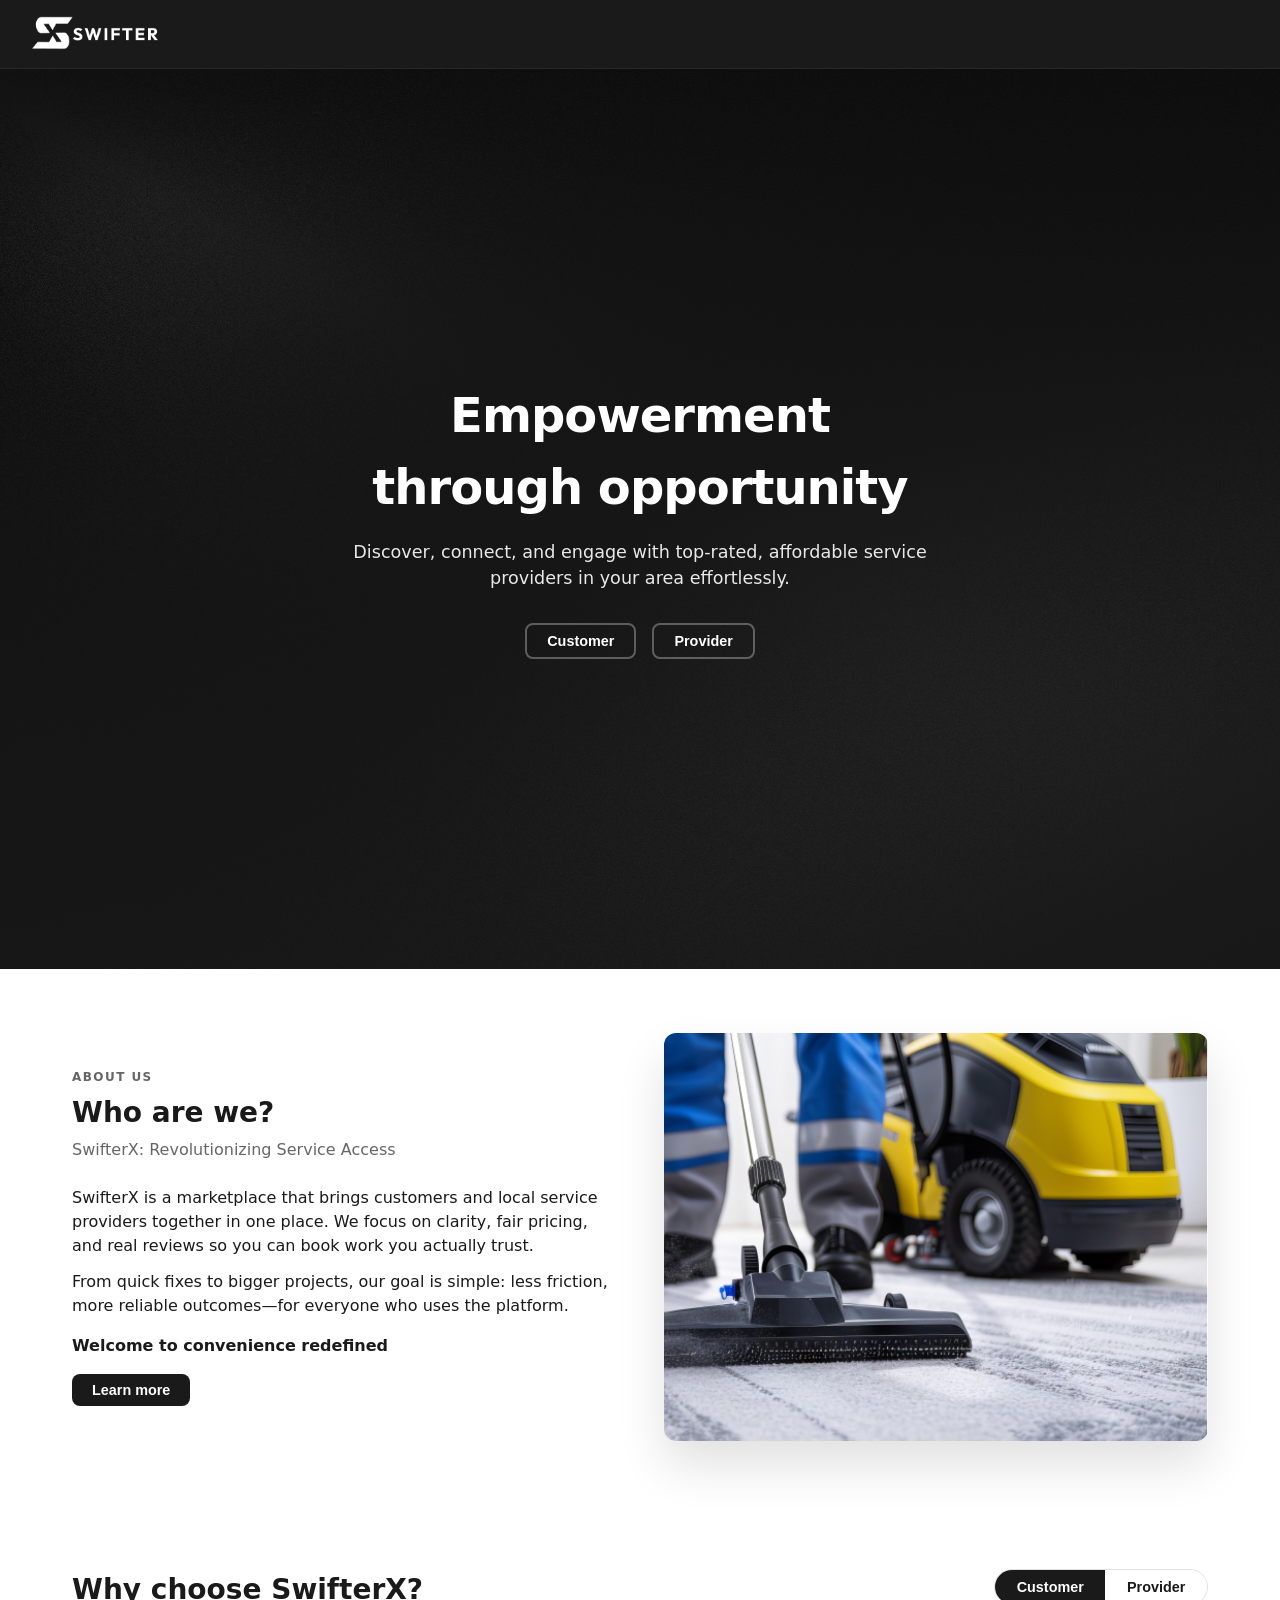
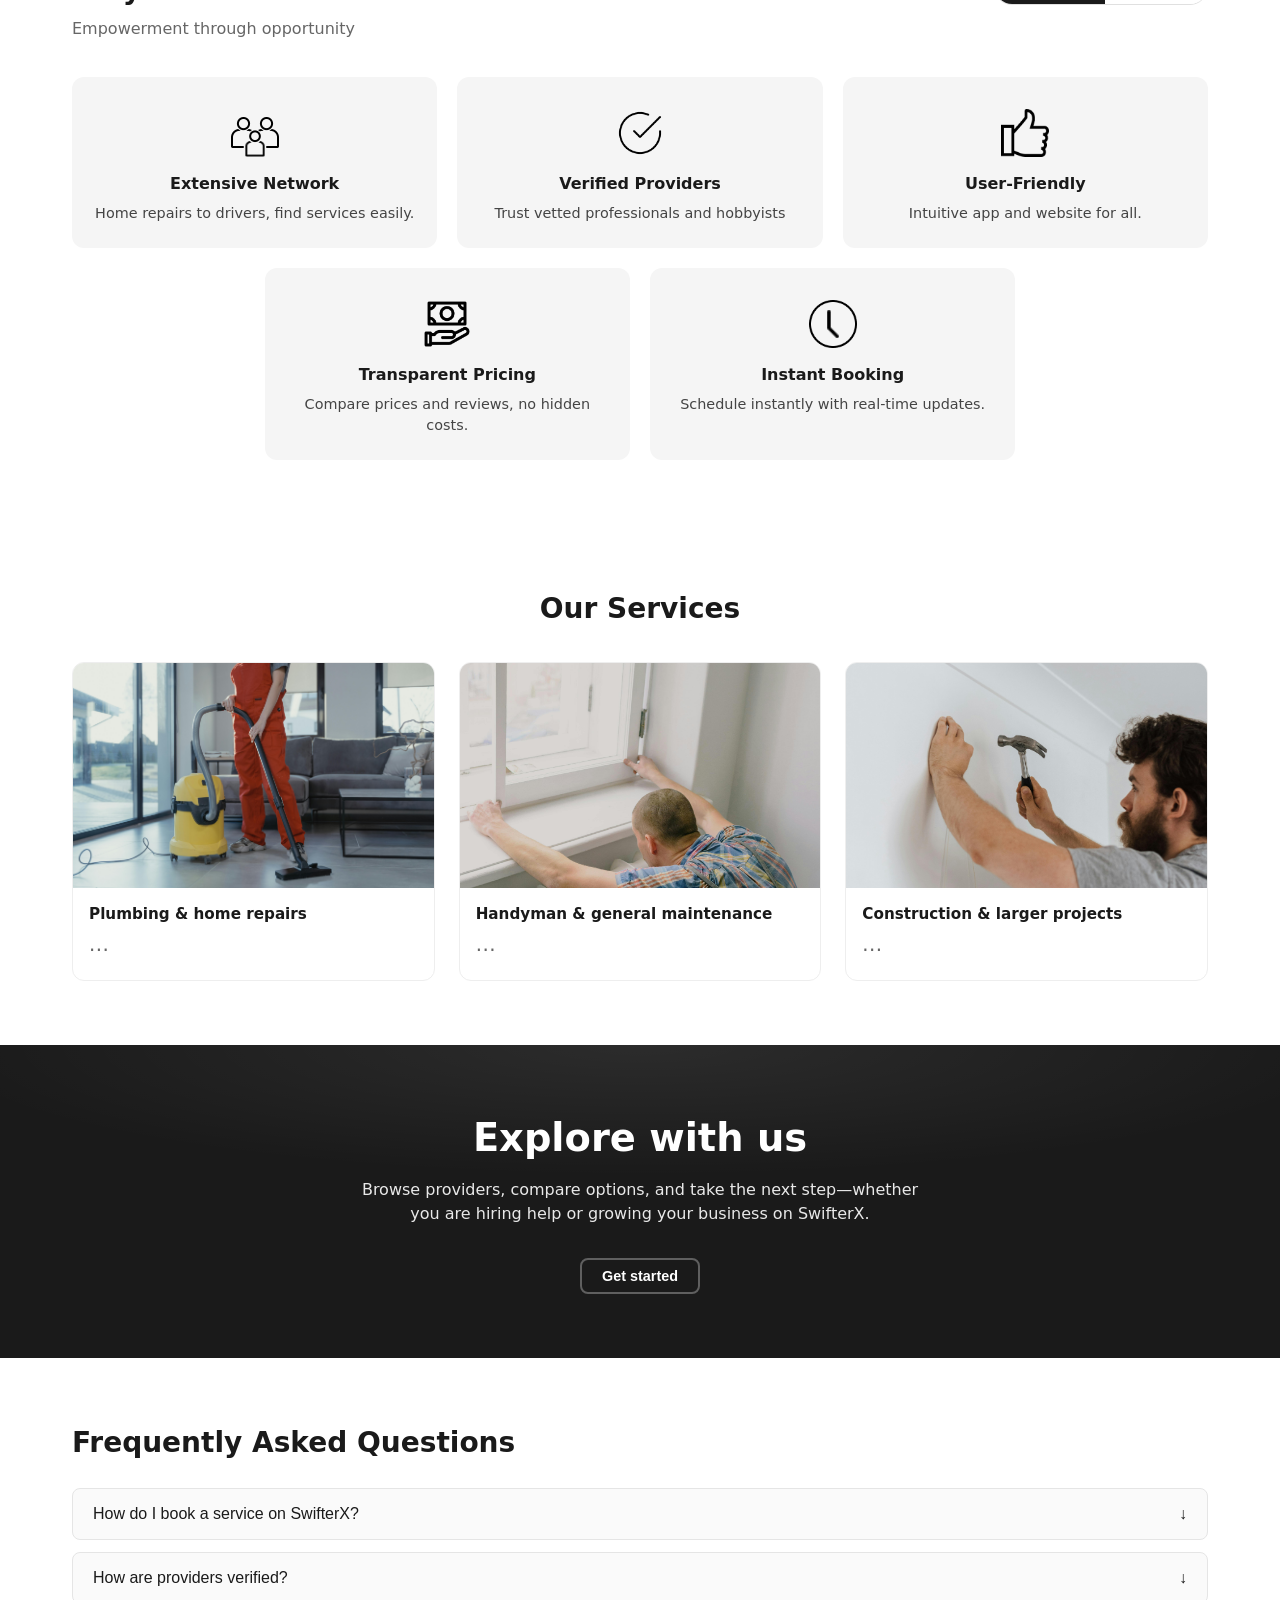
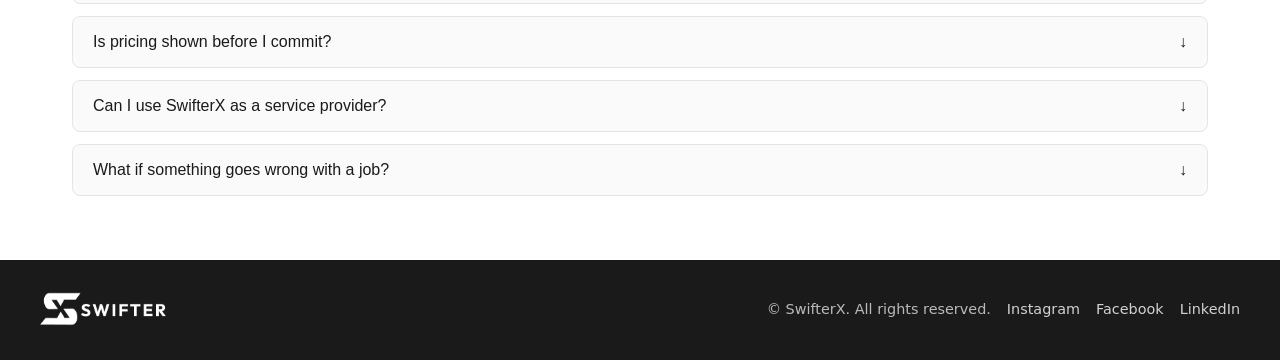
==== index.html @ b8e275a8 "fixed why choose swifter" ====
<!DOCTYPE html>
<html lang="en">
<head>
  <meta charset="UTF-8" />
  <title>About – SwifterX</title>
  <meta name="viewport" content="width=device-width, initial-scale=1" />
  <link rel="stylesheet" href="about.css" />
</head>
<body>
  <header class="header">
    <a href="/" class="logo">
      <img src="assets/Group%203350.png" alt="SwifterX" class="logo-img" srcset="assets/Group%203350.png 1x, assets/Group%203350@2x.png 2x" onerror="this.style.display='none'; this.nextElementSibling.style.display='inline-flex';" />
      <span class="logo-fallback" style="display:none;"><span class="logo-icon">S</span><span class="logo-text">SWIFTER</span></span>
    </a>
  </header>

  <section class="hero">
    <h1 class="hero-title">Empowerment through opportunity</h1>
    <p class="hero-subtitle">Discover, connect, and engage with top-rated, affordable service providers in your area effortlessly.</p>
    <div class="hero-actions">
      <button type="button" class="btn btn-outline">Customer</button>
      <button type="button" class="btn btn-outline">Provider</button>
    </div>
  </section>

  <section class="section who-we-are">
    <div class="section-inner split">
      <div class="who-image">
        <img src="assets/Frame%201618868192.png" alt="Who we are" class="who-image-img" />
      </div>
      <div class="who-content">
        <p class="who-kicker">About us</p>
        <h2 class="section-title">Who are we?</h2>
        <p class="section-subtitle">SwifterX: Revolutionizing Service Access</p>
        <div class="who-body">
          <p>SwifterX is a marketplace that brings customers and local service providers together in one place. We focus on clarity, fair pricing, and real reviews so you can book work you actually trust.</p>
          <p>From quick fixes to bigger projects, our goal is simple: less friction, more reliable outcomes—for everyone who uses the platform.</p>
        </div>
        <p class="who-welcome">Welcome to convenience redefined</p>
        <button type="button" class="btn btn-dark">Learn more</button>
      </div>
    </div>
  </section>

  <section class="section why-cards-section" aria-labelledby="why-heading">
    <div class="why-cards-head">
      <div>
        <h2 id="why-heading" class="section-title">Why choose SwifterX?</h2>
        <p class="why-cards-tagline">Empowerment through opportunity</p>
      </div>
      <div class="role-toggle" role="group" aria-label="Show benefits for">
        <button type="button" data-role="customer" aria-pressed="true">Customer</button>
        <button type="button" data-role="provider" aria-pressed="false">Provider</button>
      </div>
    </div>
    <div class="why-cards-grid">
      <article class="why-card">
        <div class="why-card-icon-wrap why-card-icon-wrap--extensive" aria-hidden="true">
          <img class="why-card-icon why-card-icon--extensive-base" src="assets/Vector.png" alt="" width="48" height="48" />
          <img class="why-card-icon why-card-icon--extensive-front" src="assets/Vector-1.png" alt="" width="48" height="48" />
        </div>
        <h3 class="why-card-title">Extensive Network</h3>
        <p class="why-card-desc why-card-desc-customer">Home repairs to drivers, find services easily.</p>
        <p class="why-card-desc why-card-desc-provider is-hidden">Access a larger network for more opportunities.</p>
      </article>
      <article class="why-card">
        <div class="why-card-icon-wrap">
          <img class="why-card-icon" src="assets/check-circle.png" alt="" width="48" height="48" />
        </div>
        <h3 class="why-card-title">Verified Providers</h3>
        <p class="why-card-desc why-card-desc-customer">Trust vetted professionals and hobbyists</p>
        <p class="why-card-desc why-card-desc-provider is-hidden">Work with verified customers, ensuring trust and safety.</p>
      </article>
      <article class="why-card">
        <div class="why-card-icon-wrap">
          <img class="why-card-icon" src="assets/Group.png" alt="" width="48" height="48" />
        </div>
        <h3 class="why-card-title">User-Friendly</h3>
        <p class="why-card-desc why-card-desc-customer">Intuitive app and website for all.</p>
        <p class="why-card-desc why-card-desc-provider is-hidden">An intuitive app designed for easy navigation and managing your services.</p>
      </article>
      <article class="why-card">
        <div class="why-card-icon-wrap">
          <img class="why-card-icon" src="assets/money%20(1)%201.png" alt="" width="48" height="48" />
        </div>
        <h3 class="why-card-title">Transparent Pricing</h3>
        <p class="why-card-desc why-card-desc-customer">Compare prices and reviews, no hidden costs.</p>
        <p class="why-card-desc why-card-desc-provider is-hidden">Set your own prices to attract more clients—you stay in control.</p>
      </article>
      <article class="why-card why-card--instant">
        <div class="why-card-icon-wrap why-card-icon-wrap--layers" aria-hidden="true">
          <img class="why-card-icon why-card-icon--layer-base" src="assets/Vector-2.png" alt="" width="48" height="48" />
          <img class="why-card-icon why-card-icon--layer-over" src="assets/Vector-3.png" alt="" width="48" height="48" />
        </div>
        <h3 class="why-card-title">Instant Booking</h3>
        <p class="why-card-desc why-card-desc-customer">Schedule instantly with real-time updates.</p>
        <p class="why-card-desc why-card-desc-provider is-hidden">Schedule instantly with real-time updates.</p>
      </article>
    </div>
  </section>

  <section class="section services-section">
    <h2 class="section-title">Our Services</h2>
    <div class="services-grid">
      <article class="service-card">
        <div class="service-card-image service-card-image--plumber" aria-label="Plumber / repairs"></div>
        <h3 class="service-card-title">Plumbing &amp; home repairs</h3>
        <span class="service-card-dots">⋯</span>
      </article>
      <article class="service-card">
        <div class="service-card-image service-card-image--handyman" aria-label="Handyman / tools"></div>
        <h3 class="service-card-title">Handyman &amp; general maintenance</h3>
        <span class="service-card-dots">⋯</span>
      </article>
      <article class="service-card">
        <div class="service-card-image service-card-image--construction" aria-label="Construction"></div>
        <h3 class="service-card-title">Construction &amp; larger projects</h3>
        <span class="service-card-dots">⋯</span>
      </article>
    </div>
  </section>

  <section class="section explore-section">
    <h2 class="explore-title">Explore with us</h2>
    <p class="explore-subtitle">Browse providers, compare options, and take the next step—whether you are hiring help or growing your business on SwifterX.</p>
    <button type="button" class="btn btn-outline">Get started</button>
  </section>

  <section class="section faq-section">
    <h2 class="section-title">Frequently Asked Questions</h2>
    <div class="faq-list">
      <div class="faq-item">
        <button type="button" class="faq-question" aria-expanded="false">
          <span>How do I book a service on SwifterX?</span>
          <span class="faq-icon" aria-hidden="true">↓</span>
        </button>
        <div class="faq-answer" hidden>
          <p>Create an account, search for the service you need, compare providers and reviews, then send a request or message to book a time that works for you.</p>
        </div>
      </div>
      <div class="faq-item">
        <button type="button" class="faq-question" aria-expanded="false">
          <span>How are providers verified?</span>
          <span class="faq-icon" aria-hidden="true">↓</span>
        </button>
        <div class="faq-answer" hidden>
          <p>We use identity and profile checks plus community feedback so customers can hire with more confidence. Details may vary by region and service type.</p>
        </div>
      </div>
      <div class="faq-item">
        <button type="button" class="faq-question" aria-expanded="false">
          <span>Is pricing shown before I commit?</span>
          <span class="faq-icon" aria-hidden="true">↓</span>
        </button>
        <div class="faq-answer" hidden>
          <p>Providers can share rates and what is included in their profiles. Always confirm scope and price in writing before work begins.</p>
        </div>
      </div>
      <div class="faq-item">
        <button type="button" class="faq-question" aria-expanded="false">
          <span>Can I use SwifterX as a service provider?</span>
          <span class="faq-icon" aria-hidden="true">↓</span>
        </button>
        <div class="faq-answer" hidden>
          <p>Yes. Sign up as a provider, complete onboarding, set your services and availability, and start receiving requests from customers in your area.</p>
        </div>
      </div>
      <div class="faq-item">
        <button type="button" class="faq-question" aria-expanded="false">
          <span>What if something goes wrong with a job?</span>
          <span class="faq-icon" aria-hidden="true">↓</span>
        </button>
        <div class="faq-answer" hidden>
          <p>Use in-app messaging and support channels to resolve issues. Keep records of agreements and photos when helpful.</p>
        </div>
      </div>
    </div>
  </section>

  <footer class="footer">
    <div class="footer-inner">
      <a href="/" class="logo">
        <img src="assets/Group%203350.png" alt="SwifterX" class="logo-img" srcset="assets/Group%203350.png 1x, assets/Group%203350@2x.png 2x" onerror="this.style.display='none'; this.nextElementSibling.style.display='inline-flex';" />
        <span class="logo-fallback" style="display:none;"><span class="logo-icon">S</span><span class="logo-text">SWIFTER</span></span>
      </a>
      <p class="footer-copy">© SwifterX. All rights reserved.</p>
      <div class="footer-social">
        <a href="#" class="social-link" aria-label="Instagram">Instagram</a>
        <a href="#" class="social-link" aria-label="Facebook">Facebook</a>
        <a href="#" class="social-link" aria-label="LinkedIn">LinkedIn</a>
      </div>
    </div>
  </footer>

  <script src="about.js"></script>
</body>
</html>
---- about.css ----
/* SwifterX About (single page) */
:root {
  --bg-dark: #1a1a1a;
  --bg-light: #ffffff;
  --text-light: #ffffff;
  --text-dark: #1a1a1a;
  --text-muted: #666666;
  --border-light: rgba(255, 255, 255, 0.3);
  --why-card-bg: #f5f5f5;
  --radius: 8px;
  --radius-lg: 12px;
  --max-width: 1200px;
}

* {
  box-sizing: border-box;
  margin: 0;
  padding: 0;
}

body {
  font-family: system-ui, -apple-system, BlinkMacSystemFont, "Segoe UI", sans-serif;
  color: var(--text-dark);
  background: var(--bg-light);
  line-height: 1.5;
}

.is-hidden {
  display: none !important;
}

/* Header */
.header {
  display: flex;
  align-items: center;
  justify-content: space-between;
  padding: 1rem 2rem;
  background: var(--bg-dark);
  position: sticky;
  top: 0;
  z-index: 50;
  border-bottom: 1px solid rgba(255, 255, 255, 0.06);
}

.logo {
  display: inline-flex;
  align-items: center;
  gap: 0.5rem;
  color: var(--text-light);
  text-decoration: none;
  font-weight: 700;
  font-size: 1.25rem;
  letter-spacing: 0.02em;
}

.logo-img {
  height: 36px;
  width: auto;
  display: block;
  object-fit: contain;
}

.logo-fallback {
  display: inline-flex;
  align-items: center;
  gap: 0.5rem;
}

.logo-icon {
  display: inline-flex;
  align-items: center;
  justify-content: center;
  width: 28px;
  height: 28px;
  background: var(--text-light);
  color: var(--bg-dark);
  border-radius: 6px;
  font-size: 0.9rem;
  font-weight: 800;
}

/* Buttons */
.btn {
  padding: 0.5rem 1.25rem;
  border-radius: var(--radius);
  font-size: 0.9rem;
  font-weight: 600;
  cursor: pointer;
  border: 2px solid transparent;
  transition: background 0.2s, border-color 0.2s, color 0.2s;
}

.btn-outline {
  background: transparent;
  color: var(--text-light);
  border-color: var(--border-light);
}

.btn-outline:hover {
  background: rgba(255, 255, 255, 0.1);
}

.btn-dark {
  background: var(--bg-dark);
  color: var(--text-light);
  border: none;
}

.btn-dark:hover {
  background: #333;
}

/* Hero */
.hero {
  background: url("assets/Swifter%20(2).png") center / cover no-repeat;
  padding: 4rem 2rem;
  text-align: center;
  position: relative;
  min-height: 100vh;
  display: flex;
  flex-direction: column;
  align-items: center;
  justify-content: center;
  isolation: isolate;
}

.hero::before {
  content: "";
  position: absolute;
  inset: 0;
  z-index: 0;
  background: linear-gradient(
    180deg,
    rgba(10, 10, 10, 0.45) 0%,
    rgba(26, 26, 26, 0.65) 50%,
    rgba(26, 26, 26, 0.85) 100%
  );
}

.hero-title,
.hero-subtitle,
.hero-actions {
  position: relative;
  z-index: 1;
}

.hero-title {
  font-size: clamp(2rem, 4vw, 3rem);
  font-weight: 700;
  color: var(--text-light);
  margin-bottom: 1rem;
  max-width: 800px;
  margin-left: auto;
  margin-right: auto;
  text-wrap: balance;
  letter-spacing: -0.02em;
}

.hero-subtitle {
  font-size: 1.1rem;
  color: rgba(255, 255, 255, 0.9);
  max-width: 600px;
  margin: 0 auto 2rem;
}

.hero-actions {
  display: flex;
  gap: 1rem;
  justify-content: center;
  flex-wrap: wrap;
}

/* Sections */
.section {
  max-width: var(--max-width);
  margin: 0 auto;
  padding: 4rem 2rem;
}

.section-title {
  font-size: 1.75rem;
  font-weight: 700;
  color: var(--text-dark);
  margin-bottom: 0.5rem;
}

.section-subtitle {
  font-size: 1rem;
  color: var(--text-muted);
  margin-bottom: 1.5rem;
}

/* Who are we */
.section-inner.split {
  display: grid;
  grid-template-columns: 1fr 1fr;
  gap: 3rem;
  align-items: center;
}

.who-image {
  border-radius: var(--radius-lg);
  overflow: hidden;
  box-shadow: 0 24px 48px rgba(0, 0, 0, 0.12);
}

.who-image-img {
  width: 100%;
  height: auto;
  aspect-ratio: 4/3;
  object-fit: cover;
  display: block;
}

.who-kicker {
  font-size: 0.75rem;
  font-weight: 700;
  text-transform: uppercase;
  letter-spacing: 0.12em;
  color: var(--text-muted);
  margin-bottom: 0.35rem;
}

.who-content .section-title {
  margin-bottom: 0.25rem;
}

.who-body {
  margin: 1rem 0;
}

.who-body p {
  margin-bottom: 0.75rem;
  color: var(--text-dark);
}

.who-welcome {
  font-weight: 600;
  margin: 1rem 0;
}

@media (min-width: 901px) {
  .who-we-are .section-inner.split {
    direction: rtl;
  }

  .who-we-are .section-inner.split > * {
    direction: ltr;
  }
}

/* Why choose SwifterX — card grid + role toggle */
.why-cards-section {
  background: var(--bg-light);
}

.why-cards-head {
  display: flex;
  justify-content: space-between;
  align-items: flex-start;
  gap: 1.5rem;
  margin-bottom: 2.25rem;
  flex-wrap: wrap;
}

.why-cards-head .section-title {
  margin-bottom: 0.35rem;
}

.why-cards-tagline {
  font-size: 1rem;
  font-weight: 400;
  color: var(--text-muted);
  margin: 0;
}

.role-toggle {
  display: inline-flex;
  border-radius: 999px;
  border: 1px solid #e0e0e0;
  overflow: hidden;
  background: var(--bg-light);
  flex-shrink: 0;
}

.role-toggle button {
  padding: 0.55rem 1.35rem;
  border: none;
  background: var(--bg-light);
  color: var(--text-dark);
  font-size: 0.9rem;
  font-weight: 600;
  cursor: pointer;
  transition: background 0.2s, color 0.2s;
}

.role-toggle button:hover:not(.active) {
  background: #f5f5f5;
}

.role-toggle button.active {
  background: var(--bg-dark);
  color: var(--text-light);
}

.why-cards-grid {
  display: grid;
  grid-template-columns: repeat(12, 1fr);
  gap: 1.25rem;
}

.why-card {
  grid-column: span 4;
  background: var(--why-card-bg);
  border-radius: var(--radius-lg);
  padding: 1.75rem 1.25rem 1.5rem;
  text-align: center;
}

.why-card:nth-child(4) {
  grid-column: 3 / span 4;
}

.why-card:nth-child(5) {
  grid-column: 7 / span 4;
}

.why-card-icon-wrap {
  display: flex;
  align-items: center;
  justify-content: center;
  min-height: 56px;
  margin-bottom: 0.85rem;
}

.why-card-icon-wrap--layers {
  display: block;
  position: relative;
  width: 48px;
  height: 48px;
  margin-left: auto;
  margin-right: auto;
}

.why-card-icon-wrap--layers .why-card-icon--layer-base,
.why-card-icon-wrap--layers .why-card-icon--layer-over {
  position: absolute;
  left: 50%;
  top: 50%;
  transform: translate(-50%, -50%);
  margin: 0;
}

.why-card-icon-wrap--layers .why-card-icon--layer-over {
  pointer-events: none;
}

.why-card--instant .why-card-icon-wrap--layers .why-card-icon--layer-over {
  transform: translate(-50%, -50%) scale(0.58);
}

/* Extensive Network: base figures + smaller front head (Vector-1) centered */
.why-card-icon-wrap--extensive {
  display: block;
  position: relative;
  width: 48px;
  height: 48px;
  margin-left: auto;
  margin-right: auto;
}

.why-card-icon-wrap--extensive .why-card-icon--extensive-base {
  position: absolute;
  left: 50%;
  top: 50%;
  transform: translate(-50%, -50%);
  margin: 0;
  width: auto;
  height: 48px;
  max-width: 100%;
  object-fit: contain;
}

.why-card-icon-wrap--extensive .why-card-icon--extensive-front {
  position: absolute;
  left: 50%;
  top: 80%;
  transform: translate(-50%, -50%) scale(0.4);
  margin: 0;
  width: auto;
  height: 48px;
  max-width: 100%;
  object-fit: contain;
  pointer-events: none;
}

.why-card-icon {
  width: auto;
  height: 48px;
  max-width: 100%;
  object-fit: contain;
  display: block;
}

.why-card-title {
  font-size: 1rem;
  font-weight: 700;
  color: var(--text-dark);
  margin-bottom: 0.5rem;
  line-height: 1.3;
}

.why-card-desc {
  font-size: 0.9rem;
  color: #444;
  line-height: 1.45;
  margin: 0;
}

@media (max-width: 900px) {
  .why-cards-grid {
    grid-template-columns: 1fr;
  }

  .why-card,
  .why-card:nth-child(4),
  .why-card:nth-child(5) {
    grid-column: 1 / -1;
  }

  .why-cards-head {
    flex-direction: column;
    align-items: stretch;
  }

  .role-toggle {
    align-self: flex-start;
  }
}

/* Services */
.services-section .section-title {
  margin-bottom: 2rem;
  text-align: center;
}

.services-grid {
  display: grid;
  grid-template-columns: repeat(3, 1fr);
  gap: 1.5rem;
}

.service-card {
  background: var(--bg-light);
  border: 1px solid #eee;
  border-radius: var(--radius-lg);
  overflow: hidden;
  transition: box-shadow 0.2s, transform 0.2s;
}

.service-card:hover {
  box-shadow: 0 12px 32px rgba(0, 0, 0, 0.1);
  transform: translateY(-3px);
}

.service-card-image {
  aspect-ratio: 16/10;
  background: linear-gradient(135deg, #e8e8e8 0%, #f0f0f0 100%);
  background-size: cover;
  background-position: center;
  background-repeat: no-repeat;
}

.service-card-image--plumber {
  background-image: url("assets/pexels-tima-miroshnichenko-6195275.jpg");
}

.service-card-image--handyman {
  background-image: url("assets/pexels-kseniachernaya-5691548.jpg");
}

.service-card-image--construction {
  background-image: url("assets/pexels-anete-lusina-4792525.jpg");
}

.service-card-title {
  font-size: 0.95rem;
  font-weight: 600;
  padding: 1rem 1rem 0.5rem;
  line-height: 1.4;
}

.service-card-dots {
  display: block;
  padding: 0 1rem 1rem;
  font-size: 1.25rem;
  color: var(--text-muted);
}

/* Explore */
.explore-section {
  background: var(--bg-dark);
  text-align: center;
  padding: 4rem 2rem;
  max-width: none;
  position: relative;
  overflow: hidden;
}

.explore-section::before {
  content: "";
  position: absolute;
  inset: 0;
  background: radial-gradient(ellipse 80% 60% at 50% 0%, rgba(255, 255, 255, 0.08), transparent 70%);
  pointer-events: none;
}

.explore-title,
.explore-subtitle,
.explore-section .btn {
  position: relative;
  z-index: 1;
}

.explore-title {
  font-size: clamp(1.75rem, 3vw, 2.5rem);
  font-weight: 700;
  color: var(--text-light);
  margin-bottom: 0.75rem;
}

.explore-subtitle {
  color: rgba(255, 255, 255, 0.9);
  max-width: 560px;
  margin: 0 auto 1.5rem;
}

.explore-section .btn-outline {
  margin-top: 0.5rem;
}

/* FAQ */
.faq-section .section-title {
  margin-bottom: 1.5rem;
}

.faq-list {
  display: flex;
  flex-direction: column;
  gap: 0.75rem;
}

.faq-item {
  border: 1px solid #e5e5e5;
  border-radius: var(--radius);
  background: #fafafa;
  overflow: hidden;
}

.faq-question {
  width: 100%;
  display: flex;
  align-items: center;
  justify-content: space-between;
  padding: 1rem 1.25rem;
  background: none;
  border: none;
  font-size: 1rem;
  font-weight: 500;
  color: var(--text-dark);
  cursor: pointer;
  text-align: left;
}

.faq-icon {
  flex-shrink: 0;
  margin-left: 0.5rem;
  transition: transform 0.2s;
}

.faq-item.open .faq-icon {
  transform: rotate(180deg);
}

.faq-answer {
  padding: 0 1.25rem 1rem;
}

.faq-answer p {
  font-size: 0.95rem;
  color: var(--text-muted);
}

/* Footer */
.footer {
  background: var(--bg-dark);
  padding: 2rem;
}

.footer-inner {
  max-width: var(--max-width);
  margin: 0 auto;
  display: flex;
  align-items: center;
  justify-content: space-between;
  gap: 1rem;
  flex-wrap: wrap;
}

.footer .logo {
  margin-right: auto;
}

.footer-copy {
  color: rgba(255, 255, 255, 0.7);
  font-size: 0.9rem;
}

.footer-social {
  display: flex;
  gap: 1rem;
}

.social-link {
  color: rgba(255, 255, 255, 0.8);
  text-decoration: none;
  font-size: 0.9rem;
}

.social-link:hover {
  color: var(--text-light);
}

@media (max-width: 900px) {
  .section-inner.split {
    grid-template-columns: 1fr;
  }

  .who-we-are .section-inner.split {
    direction: ltr;
  }

  .services-grid {
    grid-template-columns: 1fr;
  }
}

@media (max-width: 600px) {
  .header {
    padding: 1rem;
  }

  .hero,
  .section {
    padding-left: 1rem;
    padding-right: 1rem;
  }

  .hero-actions {
    flex-direction: column;
  }

  .footer-inner {
    flex-direction: column;
    text-align: center;
  }

  .footer .logo {
    margin-right: 0;
  }
}
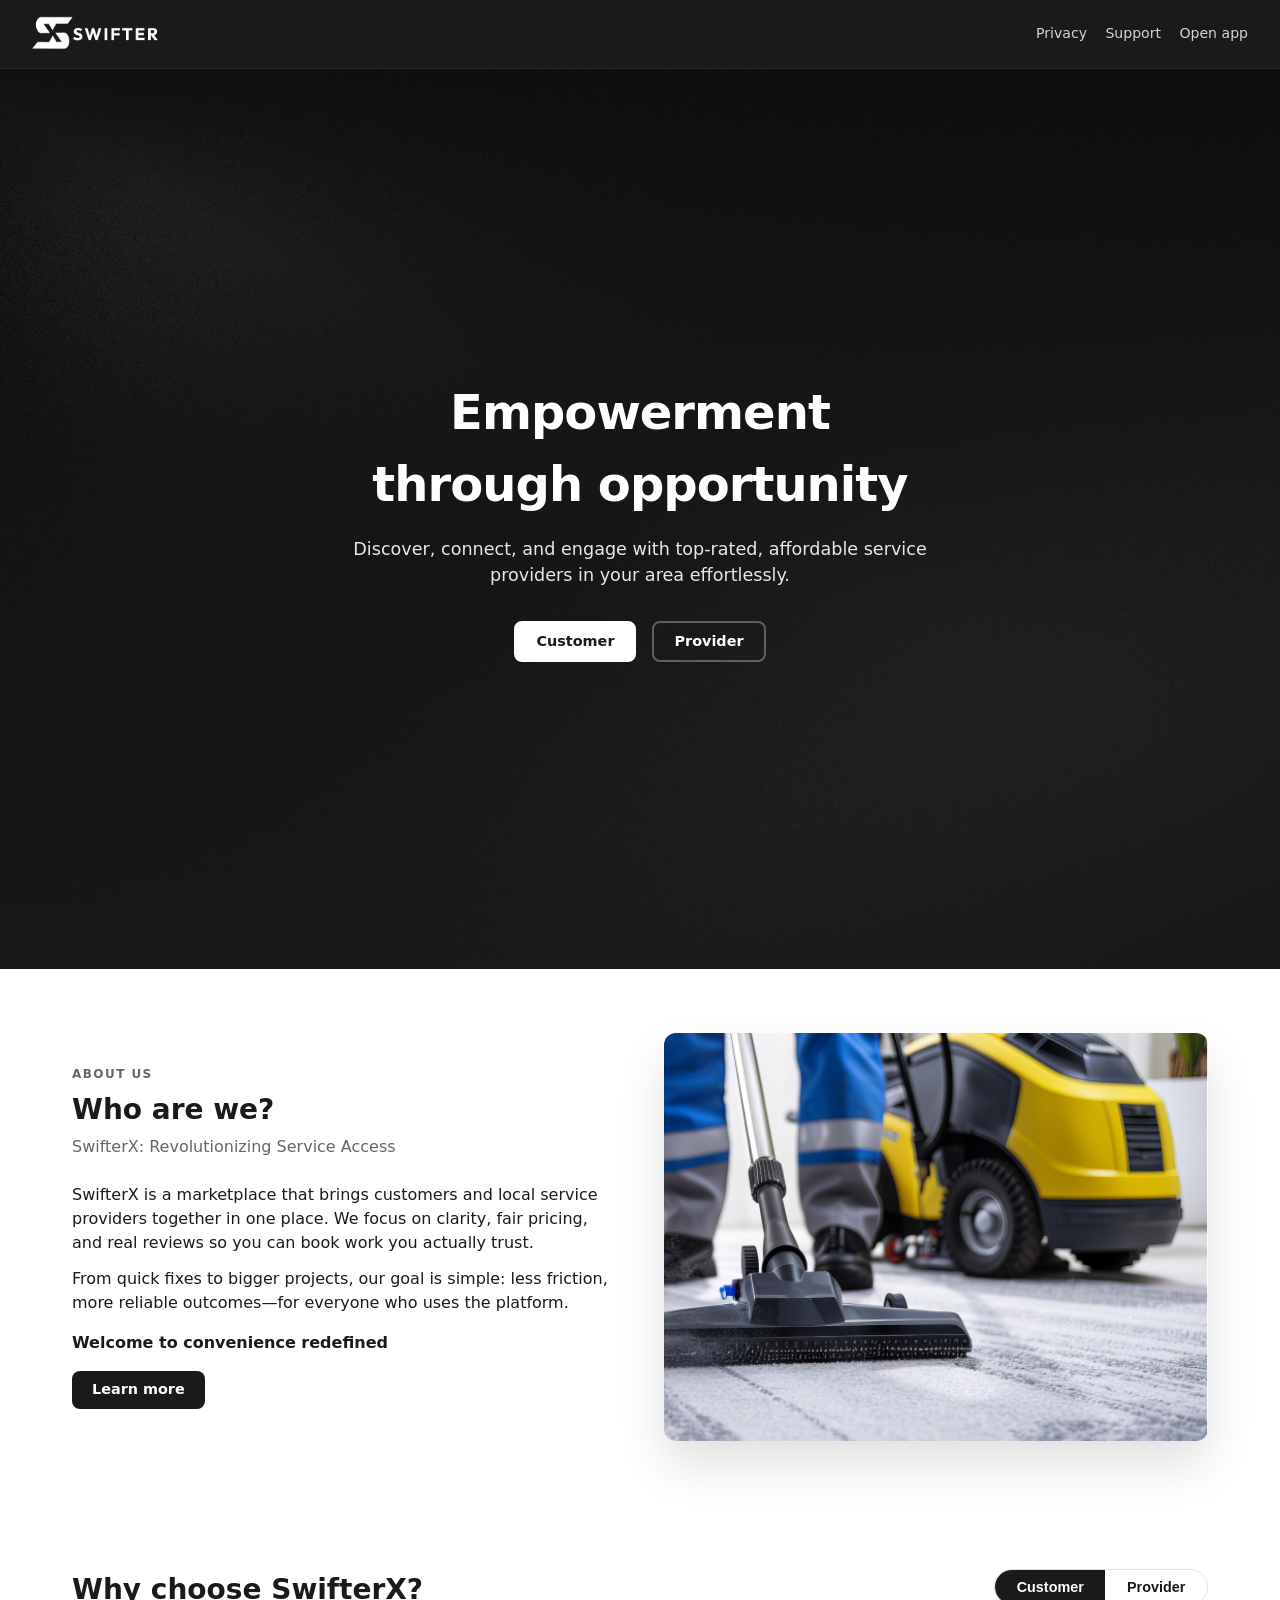
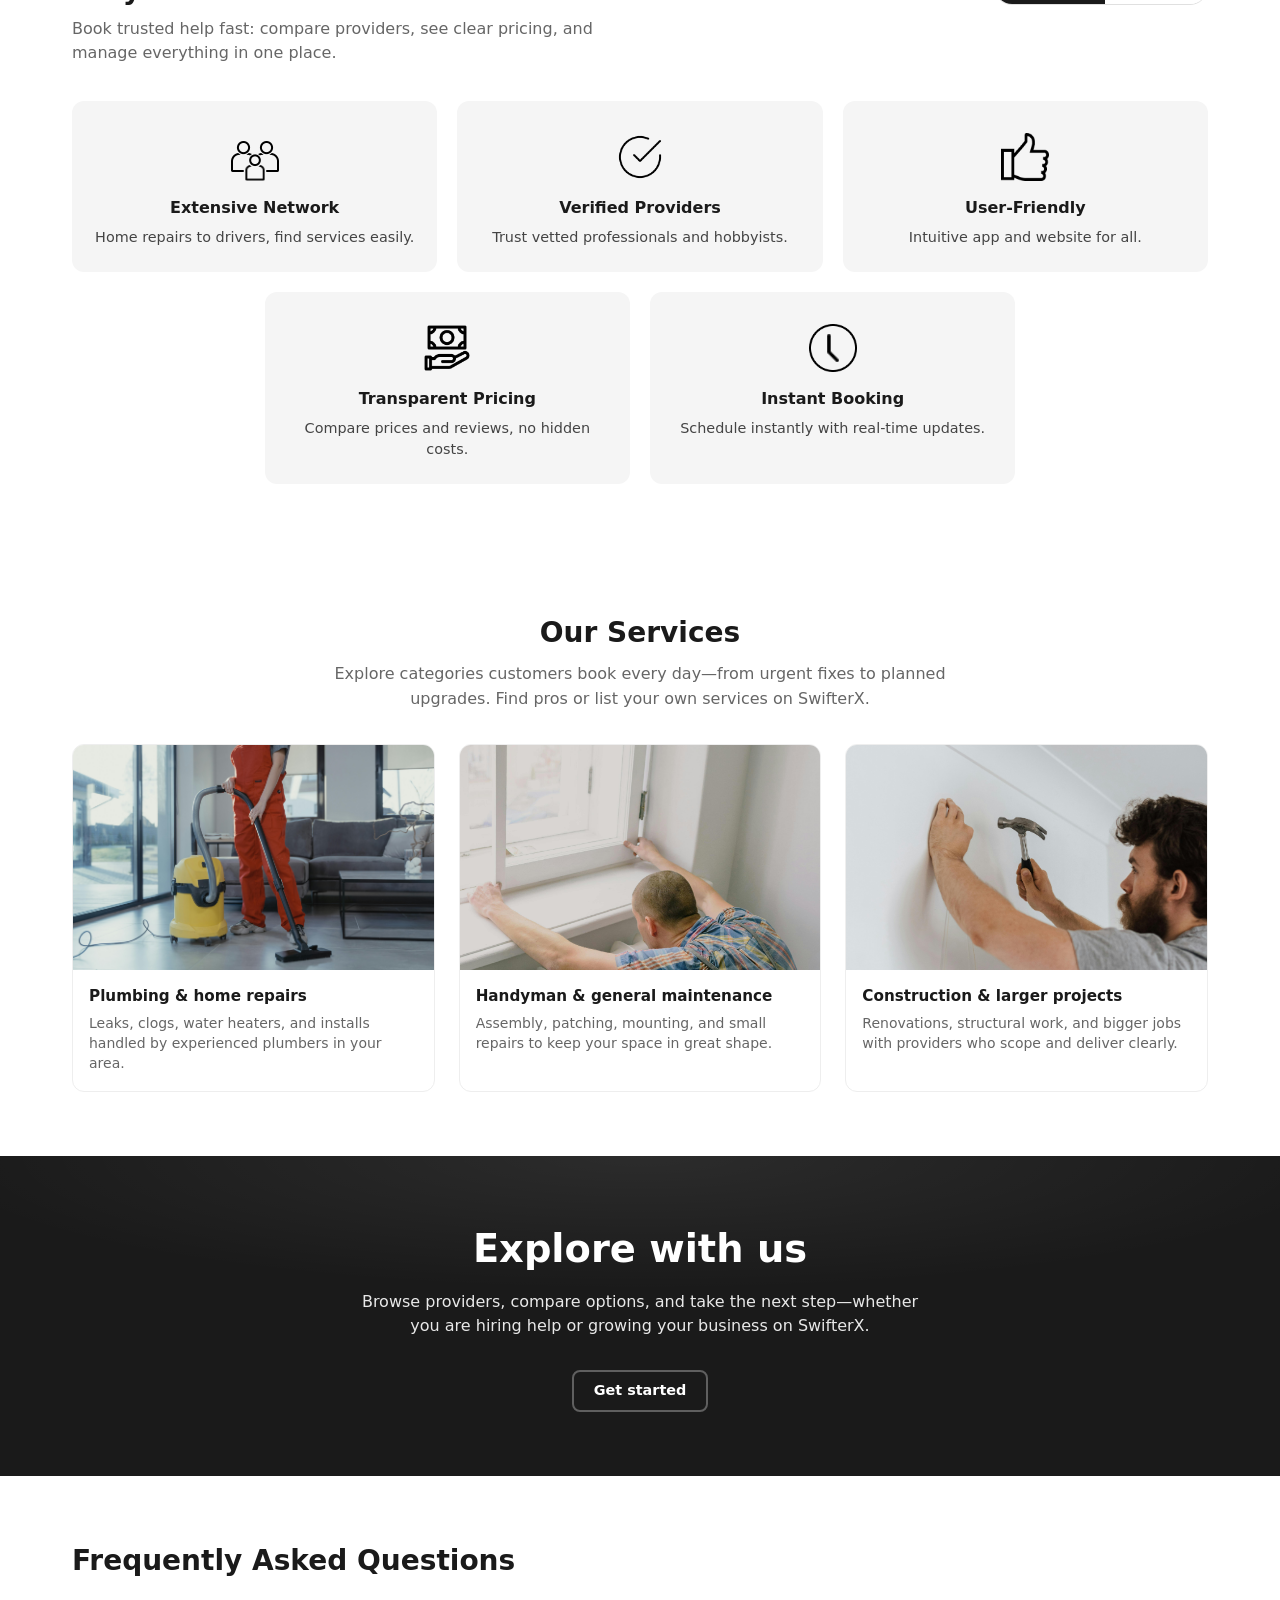
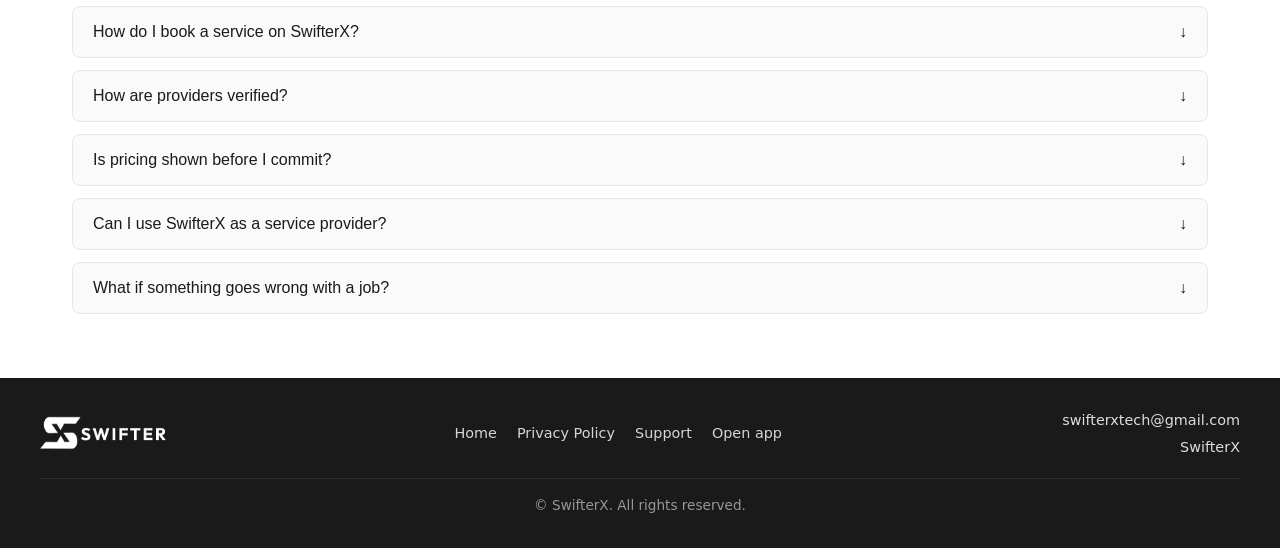
==== commit baac193b: "finished" ====
--- a/index.html
+++ b/index.html
@@ -12,14 +12,19 @@
       <img src="assets/Group%203350.png" alt="SwifterX" class="logo-img" srcset="assets/Group%203350.png 1x, assets/Group%203350@2x.png 2x" onerror="this.style.display='none'; this.nextElementSibling.style.display='inline-flex';" />
       <span class="logo-fallback" style="display:none;"><span class="logo-icon">S</span><span class="logo-text">SWIFTER</span></span>
     </a>
+    <nav class="header-nav" aria-label="Main">
+      <a href="/privacy.html" class="header-nav-link">Privacy</a>
+      <a href="/support.html" class="header-nav-link">Support</a>
+      <a href="/deeplink.html" class="header-nav-link">Open app</a>
+    </nav>
   </header>
 
   <section class="hero">
     <h1 class="hero-title">Empowerment through opportunity</h1>
     <p class="hero-subtitle">Discover, connect, and engage with top-rated, affordable service providers in your area effortlessly.</p>
-    <div class="hero-actions">
-      <button type="button" class="btn btn-outline">Customer</button>
-      <button type="button" class="btn btn-outline">Provider</button>
+    <div class="hero-actions" role="group" aria-label="Choose audience">
+      <a id="hero-customer" class="btn btn-outline hero-role-btn active" href="#why-choose" data-activate-role="customer">Customer</a>
+      <a id="hero-provider" class="btn btn-outline hero-role-btn" href="#why-choose" data-activate-role="provider">Provider</a>
     </div>
   </section>
 
@@ -37,20 +42,21 @@
           <p>From quick fixes to bigger projects, our goal is simple: less friction, more reliable outcomes—for everyone who uses the platform.</p>
         </div>
         <p class="who-welcome">Welcome to convenience redefined</p>
-        <button type="button" class="btn btn-dark">Learn more</button>
-      </div>
-    </div>
-  </section>
-
-  <section class="section why-cards-section" aria-labelledby="why-heading">
+        <a class="btn btn-dark" href="#why-choose">Learn more</a>
+      </div>
+    </div>
+  </section>
+
+  <section class="section why-cards-section" id="why-choose" aria-labelledby="why-heading">
     <div class="why-cards-head">
       <div>
         <h2 id="why-heading" class="section-title">Why choose SwifterX?</h2>
-        <p class="why-cards-tagline">Empowerment through opportunity</p>
+        <p class="why-role-blurb why-role-blurb-customer">Book trusted help fast: compare providers, see clear pricing, and manage everything in one place.</p>
+        <p class="why-role-blurb why-role-blurb-provider is-hidden" aria-hidden="true">Grow on your terms: reach new clients, set your rates, and run your schedule with tools built for providers.</p>
       </div>
       <div class="role-toggle" role="group" aria-label="Show benefits for">
-        <button type="button" data-role="customer" aria-pressed="true">Customer</button>
-        <button type="button" data-role="provider" aria-pressed="false">Provider</button>
+        <button type="button" id="toggle-customer" data-role="customer" aria-pressed="true">Customer</button>
+        <button type="button" id="toggle-provider" data-role="provider" aria-pressed="false">Provider</button>
       </div>
     </div>
     <div class="why-cards-grid">
@@ -59,63 +65,79 @@
           <img class="why-card-icon why-card-icon--extensive-base" src="assets/Vector.png" alt="" width="48" height="48" />
           <img class="why-card-icon why-card-icon--extensive-front" src="assets/Vector-1.png" alt="" width="48" height="48" />
         </div>
-        <h3 class="why-card-title">Extensive Network</h3>
+        <h3 class="why-card-title">
+          <span class="why-card-title-customer">Extensive Network</span>
+          <span class="why-card-title-provider is-hidden" aria-hidden="true">Wider reach</span>
+        </h3>
         <p class="why-card-desc why-card-desc-customer">Home repairs to drivers, find services easily.</p>
-        <p class="why-card-desc why-card-desc-provider is-hidden">Access a larger network for more opportunities.</p>
+        <p class="why-card-desc why-card-desc-provider is-hidden">Tap into demand across your area and fill your calendar with jobs that fit your skills.</p>
       </article>
       <article class="why-card">
         <div class="why-card-icon-wrap">
           <img class="why-card-icon" src="assets/check-circle.png" alt="" width="48" height="48" />
         </div>
-        <h3 class="why-card-title">Verified Providers</h3>
-        <p class="why-card-desc why-card-desc-customer">Trust vetted professionals and hobbyists</p>
-        <p class="why-card-desc why-card-desc-provider is-hidden">Work with verified customers, ensuring trust and safety.</p>
+        <h3 class="why-card-title">
+          <span class="why-card-title-customer">Verified Providers</span>
+          <span class="why-card-title-provider is-hidden" aria-hidden="true">Verified customers</span>
+        </h3>
+        <p class="why-card-desc why-card-desc-customer">Trust vetted professionals and hobbyists.</p>
+        <p class="why-card-desc why-card-desc-provider is-hidden">Connect with customers who are verified so you can work with greater peace of mind.</p>
       </article>
       <article class="why-card">
         <div class="why-card-icon-wrap">
           <img class="why-card-icon" src="assets/Group.png" alt="" width="48" height="48" />
         </div>
-        <h3 class="why-card-title">User-Friendly</h3>
+        <h3 class="why-card-title">
+          <span class="why-card-title-customer">User-Friendly</span>
+          <span class="why-card-title-provider is-hidden" aria-hidden="true">Built for your workflow</span>
+        </h3>
         <p class="why-card-desc why-card-desc-customer">Intuitive app and website for all.</p>
-        <p class="why-card-desc why-card-desc-provider is-hidden">An intuitive app designed for easy navigation and managing your services.</p>
+        <p class="why-card-desc why-card-desc-provider is-hidden">Manage requests, messages, and availability without fighting the interface.</p>
       </article>
       <article class="why-card">
         <div class="why-card-icon-wrap">
           <img class="why-card-icon" src="assets/money%20(1)%201.png" alt="" width="48" height="48" />
         </div>
-        <h3 class="why-card-title">Transparent Pricing</h3>
+        <h3 class="why-card-title">
+          <span class="why-card-title-customer">Transparent Pricing</span>
+          <span class="why-card-title-provider is-hidden" aria-hidden="true">You set the rates</span>
+        </h3>
         <p class="why-card-desc why-card-desc-customer">Compare prices and reviews, no hidden costs.</p>
-        <p class="why-card-desc why-card-desc-provider is-hidden">Set your own prices to attract more clients—you stay in control.</p>
+        <p class="why-card-desc why-card-desc-provider is-hidden">Publish rates that reflect your value and help the right customers choose you.</p>
       </article>
       <article class="why-card why-card--instant">
         <div class="why-card-icon-wrap why-card-icon-wrap--layers" aria-hidden="true">
           <img class="why-card-icon why-card-icon--layer-base" src="assets/Vector-2.png" alt="" width="48" height="48" />
           <img class="why-card-icon why-card-icon--layer-over" src="assets/Vector-3.png" alt="" width="48" height="48" />
         </div>
-        <h3 class="why-card-title">Instant Booking</h3>
+        <h3 class="why-card-title">
+          <span class="why-card-title-customer">Instant Booking</span>
+          <span class="why-card-title-provider is-hidden" aria-hidden="true">Live scheduling</span>
+        </h3>
         <p class="why-card-desc why-card-desc-customer">Schedule instantly with real-time updates.</p>
-        <p class="why-card-desc why-card-desc-provider is-hidden">Schedule instantly with real-time updates.</p>
+        <p class="why-card-desc why-card-desc-provider is-hidden">See new requests and changes as they happen so your day stays organized.</p>
       </article>
     </div>
   </section>
 
   <section class="section services-section">
     <h2 class="section-title">Our Services</h2>
+    <p class="services-lead">Explore categories customers book every day—from urgent fixes to planned upgrades. Find pros or list your own services on SwifterX.</p>
     <div class="services-grid">
       <article class="service-card">
         <div class="service-card-image service-card-image--plumber" aria-label="Plumber / repairs"></div>
         <h3 class="service-card-title">Plumbing &amp; home repairs</h3>
-        <span class="service-card-dots">⋯</span>
+        <p class="service-card-text">Leaks, clogs, water heaters, and installs handled by experienced plumbers in your area.</p>
       </article>
       <article class="service-card">
         <div class="service-card-image service-card-image--handyman" aria-label="Handyman / tools"></div>
         <h3 class="service-card-title">Handyman &amp; general maintenance</h3>
-        <span class="service-card-dots">⋯</span>
+        <p class="service-card-text">Assembly, patching, mounting, and small repairs to keep your space in great shape.</p>
       </article>
       <article class="service-card">
         <div class="service-card-image service-card-image--construction" aria-label="Construction"></div>
         <h3 class="service-card-title">Construction &amp; larger projects</h3>
-        <span class="service-card-dots">⋯</span>
+        <p class="service-card-text">Renovations, structural work, and bigger jobs with providers who scope and deliver clearly.</p>
       </article>
     </div>
   </section>
@@ -123,7 +145,7 @@
   <section class="section explore-section">
     <h2 class="explore-title">Explore with us</h2>
     <p class="explore-subtitle">Browse providers, compare options, and take the next step—whether you are hiring help or growing your business on SwifterX.</p>
-    <button type="button" class="btn btn-outline">Get started</button>
+    <a class="btn btn-outline" href="/support.html">Get started</a>
   </section>
 
   <section class="section faq-section">
@@ -179,16 +201,28 @@
 
   <footer class="footer">
     <div class="footer-inner">
-      <a href="/" class="logo">
-        <img src="assets/Group%203350.png" alt="SwifterX" class="logo-img" srcset="assets/Group%203350.png 1x, assets/Group%203350@2x.png 2x" onerror="this.style.display='none'; this.nextElementSibling.style.display='inline-flex';" />
-        <span class="logo-fallback" style="display:none;"><span class="logo-icon">S</span><span class="logo-text">SWIFTER</span></span>
-      </a>
+      <div class="footer-top">
+        <a href="/" class="logo">
+          <img src="assets/Group%203350.png" alt="SwifterX" class="logo-img" srcset="assets/Group%203350.png 1x, assets/Group%203350@2x.png 2x" onerror="this.style.display='none'; this.nextElementSibling.style.display='inline-flex';" />
+          <span class="logo-fallback" style="display:none;"><span class="logo-icon">S</span><span class="logo-text">SWIFTER</span></span>
+        </a>
+        <nav class="footer-nav" aria-label="Footer">
+          <a href="/" class="footer-nav-link">Home</a>
+          <a href="/privacy.html" class="footer-nav-link">Privacy Policy</a>
+          <a href="/support.html" class="footer-nav-link">Support</a>
+          <a href="/deeplink.html" class="footer-nav-link">Open app</a>
+        </nav>
+        <div class="footer-contact">
+          <a class="footer-mail" href="mailto:swifterxtech@gmail.com">swifterxtech@gmail.com</a>
+          <a
+            class="footer-linkedin"
+            href="https://www.linkedin.com/in/younus-syed-2911702b8/"
+            target="_blank"
+            rel="noopener noreferrer"
+          >SwifterX</a>
+        </div>
+      </div>
       <p class="footer-copy">© SwifterX. All rights reserved.</p>
-      <div class="footer-social">
-        <a href="#" class="social-link" aria-label="Instagram">Instagram</a>
-        <a href="#" class="social-link" aria-label="Facebook">Facebook</a>
-        <a href="#" class="social-link" aria-label="LinkedIn">LinkedIn</a>
-      </div>
     </div>
   </footer>
 
--- a/about.css
+++ b/about.css
@@ -34,12 +34,32 @@
   display: flex;
   align-items: center;
   justify-content: space-between;
+  gap: 1rem;
+  flex-wrap: wrap;
   padding: 1rem 2rem;
   background: var(--bg-dark);
   position: sticky;
   top: 0;
   z-index: 50;
   border-bottom: 1px solid rgba(255, 255, 255, 0.06);
+}
+
+.header-nav {
+  display: flex;
+  flex-wrap: wrap;
+  align-items: center;
+  gap: 0.35rem 1.15rem;
+}
+
+.header-nav-link {
+  color: rgba(255, 255, 255, 0.82);
+  text-decoration: none;
+  font-size: 0.88rem;
+  font-weight: 500;
+}
+
+.header-nav-link:hover {
+  color: var(--text-light);
 }
 
 .logo {
@@ -108,6 +128,29 @@
 
 .btn-dark:hover {
   background: #333;
+}
+
+a.btn {
+  display: inline-flex;
+  align-items: center;
+  justify-content: center;
+  text-decoration: none;
+}
+
+#why-heading,
+#why-choose {
+  scroll-margin-top: 5.5rem;
+}
+
+.hero-role-btn.active {
+  background: var(--text-light);
+  color: var(--bg-dark);
+  border-color: var(--text-light);
+}
+
+.hero-role-btn.active:hover {
+  background: #e8e8e8;
+  border-color: #e8e8e8;
 }
 
 /* Hero */
@@ -267,11 +310,18 @@
   margin-bottom: 0.35rem;
 }
 
-.why-cards-tagline {
+.why-role-blurb {
   font-size: 1rem;
   font-weight: 400;
   color: var(--text-muted);
   margin: 0;
+  max-width: 36rem;
+  line-height: 1.5;
+}
+
+.why-card-title .why-card-title-customer,
+.why-card-title .why-card-title-provider {
+  display: block;
 }
 
 .role-toggle {
@@ -440,8 +490,17 @@
 
 /* Services */
 .services-section .section-title {
-  margin-bottom: 2rem;
+  margin-bottom: 0.5rem;
   text-align: center;
+}
+
+.services-lead {
+  text-align: center;
+  color: var(--text-muted);
+  font-size: 1rem;
+  max-width: 42rem;
+  margin: 0 auto 2rem;
+  line-height: 1.55;
 }
 
 .services-grid {
@@ -486,15 +545,16 @@
 .service-card-title {
   font-size: 0.95rem;
   font-weight: 600;
-  padding: 1rem 1rem 0.5rem;
+  padding: 1rem 1rem 0.35rem;
   line-height: 1.4;
 }
 
-.service-card-dots {
-  display: block;
-  padding: 0 1rem 1rem;
-  font-size: 1.25rem;
+.service-card-text {
+  font-size: 0.875rem;
   color: var(--text-muted);
+  line-height: 1.45;
+  padding: 0 1rem 1.1rem;
+  margin: 0;
 }
 
 /* Explore */
@@ -601,34 +661,77 @@
   max-width: var(--max-width);
   margin: 0 auto;
   display: flex;
+  flex-direction: column;
+  gap: 1.25rem;
+}
+
+.footer-top {
+  display: flex;
+  flex-wrap: wrap;
   align-items: center;
   justify-content: space-between;
-  gap: 1rem;
+  gap: 1.25rem 1.5rem;
+}
+
+.footer .logo {
+  flex-shrink: 0;
+}
+
+.footer-nav {
+  display: flex;
   flex-wrap: wrap;
-}
-
-.footer .logo {
-  margin-right: auto;
-}
-
-.footer-copy {
-  color: rgba(255, 255, 255, 0.7);
-  font-size: 0.9rem;
-}
-
-.footer-social {
-  display: flex;
-  gap: 1rem;
-}
-
-.social-link {
-  color: rgba(255, 255, 255, 0.8);
+  gap: 0.5rem 1.25rem;
+  justify-content: center;
+  flex: 1 1 auto;
+}
+
+.footer-nav-link {
+  color: rgba(255, 255, 255, 0.82);
   text-decoration: none;
   font-size: 0.9rem;
-}
-
-.social-link:hover {
-  color: var(--text-light);
+  font-weight: 500;
+}
+
+.footer-nav-link:hover {
+  color: var(--text-light);
+}
+
+.footer-contact {
+  display: flex;
+  flex-direction: column;
+  align-items: flex-end;
+  gap: 0.35rem;
+  text-align: right;
+}
+
+.footer-mail,
+.footer-linkedin {
+  color: rgba(255, 255, 255, 0.85);
+  text-decoration: none;
+  font-size: 0.9rem;
+}
+
+.footer-mail:hover,
+.footer-linkedin:hover {
+  color: var(--text-light);
+  text-decoration: underline;
+}
+
+.footer-copy {
+  color: rgba(255, 255, 255, 0.55);
+  font-size: 0.85rem;
+  text-align: center;
+  padding-top: 1rem;
+  border-top: 1px solid rgba(255, 255, 255, 0.08);
+  margin: 0;
+}
+
+@media (max-width: 600px) {
+  .footer-contact {
+    align-items: center;
+    text-align: center;
+    width: 100%;
+  }
 }
 
 @media (max-width: 900px) {
@@ -660,12 +763,12 @@
     flex-direction: column;
   }
 
-  .footer-inner {
+  .footer-top {
     flex-direction: column;
     text-align: center;
   }
 
-  .footer .logo {
-    margin-right: 0;
-  }
-}
+  .footer-nav {
+    justify-content: center;
+  }
+}
